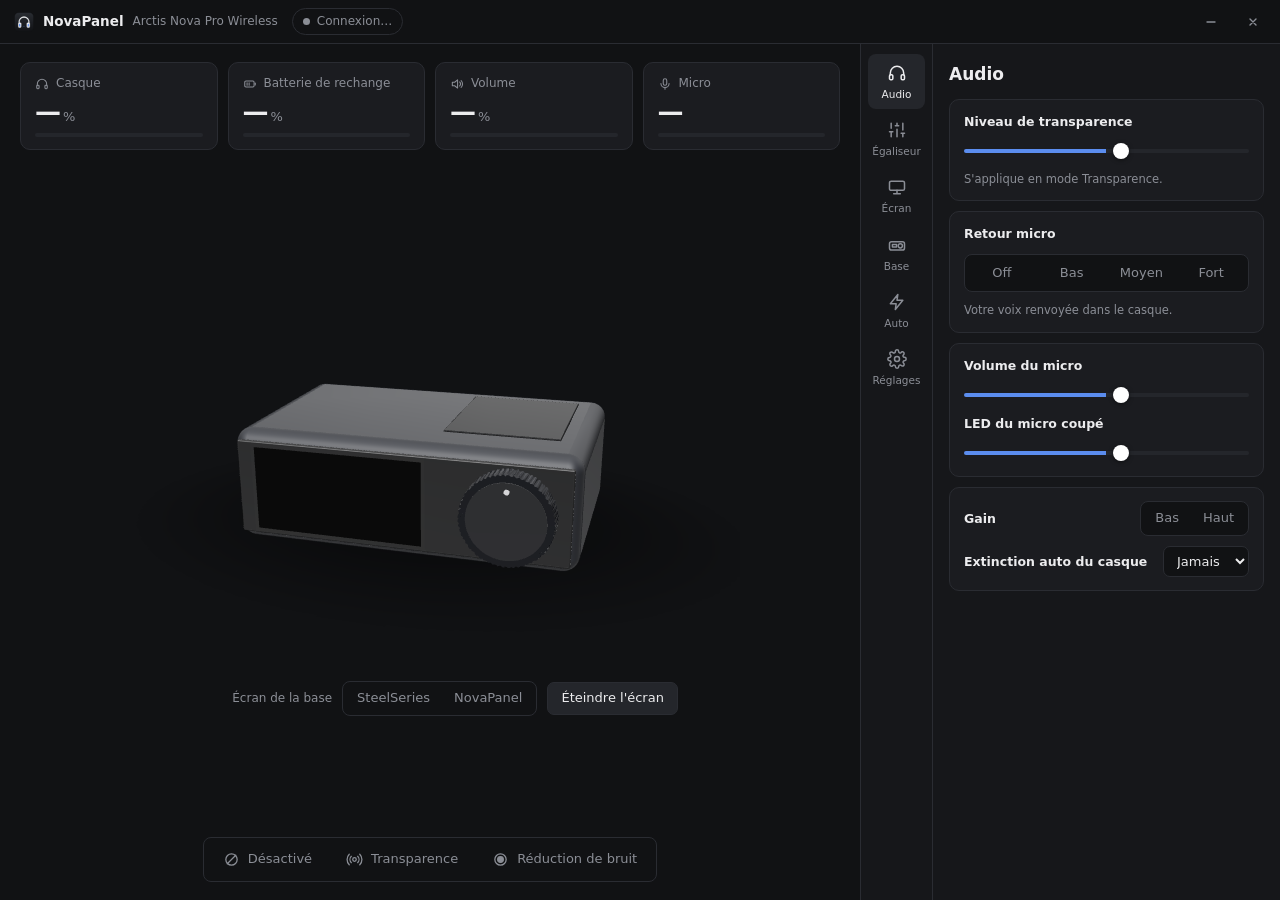
==== novapanel/ui/index.html @ 87b62959 "feat: initial release Lightweight SteelSeries GG replacement for the Arctis Nova Pro Wireless on Win" ====
<!doctype html>
<html lang="fr">
<head>
<meta charset="utf-8">
<title>NovaPanel</title>
<link rel="stylesheet" href="style.css">
<script src="qrc:///qtwebchannel/qwebchannel.js"></script>
<script type="importmap">{ "imports": { "three": "./vendor/three.module.min.js" } }</script>
</head>
<body>
<header id="titlebar">
  <div class="brand"><img src="../assets/icon.png" alt="">NovaPanel<span class="sub">Arctis Nova Pro Wireless</span></div>
  <div id="conn" class="chip"><span class="dot"></span><span class="label">Connexion…</span></div>
  <div class="winbtns">
    <button id="btn-min" title="Réduire"><svg viewBox="0 0 12 12"><path d="M2 6h8"/></svg></button>
    <button id="btn-close" title="Fermer (reste dans la barre des tâches)"><svg viewBox="0 0 12 12"><path d="M3 3l6 6M9 3l-6 6"/></svg></button>
  </div>
</header>

<main>
  <section id="stage">
    <div class="tiles">
      <div class="tile" id="t-headset">
        <div class="tile-head"><svg viewBox="0 0 24 24"><path d="M4 14v-2a8 8 0 0 1 16 0v2"/><rect x="3" y="14" width="4" height="6" rx="1.5"/><rect x="17" y="14" width="4" height="6" rx="1.5"/></svg><span>Casque</span><em class="badge"></em></div>
        <div class="tile-val"><span class="val">—</span><small>%</small></div>
        <div class="meter"><i></i></div>
      </div>
      <div class="tile" id="t-spare">
        <div class="tile-head"><svg viewBox="0 0 24 24"><rect x="3" y="7" width="16" height="10" rx="2"/><path d="M21 10.5v3"/><path d="M7 10v4M10.5 10v4" /></svg><span>Batterie de rechange</span><em class="badge"></em></div>
        <div class="tile-val"><span class="val">—</span><small>%</small></div>
        <div class="meter"><i></i></div>
      </div>
      <div class="tile" id="t-vol">
        <div class="tile-head"><svg viewBox="0 0 24 24"><path d="M4 9h4l5-4v14l-5-4H4z"/><path d="M16.5 8.5a5 5 0 0 1 0 7M19 6a8.5 8.5 0 0 1 0 12"/></svg><span>Volume</span><em class="badge"></em></div>
        <div class="tile-val"><span class="val">—</span><small>%</small></div>
        <div class="meter"><i></i></div>
      </div>
      <div class="tile" id="t-mic">
        <div class="tile-head"><svg viewBox="0 0 24 24"><rect x="9" y="3" width="6" height="11" rx="3"/><path d="M5 11a7 7 0 0 0 14 0M12 18v3"/></svg><span>Micro</span><em class="badge"></em></div>
        <div class="tile-val"><span class="val">—</span></div>
        <div class="meter"><i></i></div>
      </div>
    </div>

    <div class="hero">
      <div id="view"></div>
      <div class="hero-cap">
        <span id="hero-info">Écran de la base</span>
        <div class="seg small" data-cfg="screen_mode"><button data-v="origin">SteelSeries</button><button data-v="custom">NovaPanel</button></div>
        <button class="ghost" id="hero-black">Éteindre l'écran</button>
      </div>
    </div>

    <div class="stage-bottom">
      <div class="seg big-seg" data-set="anc">
        <button data-v="0"><svg viewBox="0 0 24 24"><circle cx="12" cy="12" r="8"/><path d="M6 18L18 6"/></svg>Désactivé</button>
        <button data-v="1"><svg viewBox="0 0 24 24"><circle cx="12" cy="12" r="2.5"/><path d="M7.5 7.5a6.4 6.4 0 0 0 0 9M16.5 7.5a6.4 6.4 0 0 1 0 9M4.6 4.6a10.5 10.5 0 0 0 0 14.8M19.4 4.6a10.5 10.5 0 0 1 0 14.8"/></svg>Transparence</button>
        <button data-v="2"><svg viewBox="0 0 24 24"><circle cx="12" cy="12" r="8"/><circle cx="12" cy="12" r="4" class="fill"/></svg>Réduction de bruit</button>
      </div>
    </div>
  </section>

  <aside id="panel">
    <nav id="tabs">
      <button data-tab="audio" class="active" title="Audio"><svg viewBox="0 0 24 24"><path d="M4 14v-2a8 8 0 0 1 16 0v2"/><rect x="3" y="14" width="4" height="6" rx="1.5"/><rect x="17" y="14" width="4" height="6" rx="1.5"/></svg><span>Audio</span></button>
      <button data-tab="eq" title="Égaliseur"><svg viewBox="0 0 24 24"><path d="M5 20v-6M5 10V4M12 20v-9M12 7V4M19 20v-4M19 12V4M3 14h4M10 7h4M17 16h4"/></svg><span>Égaliseur</span></button>
      <button data-tab="screen" title="Écran"><svg viewBox="0 0 24 24"><rect x="3" y="5" width="18" height="11" rx="2"/><path d="M8 20h8M12 16v4"/></svg><span>Écran</span></button>
      <button data-tab="base" title="Base"><svg viewBox="0 0 24 24"><rect x="3" y="8" width="18" height="10" rx="2.5"/><circle cx="16" cy="13" r="2.5"/><path d="M6.5 11.5h5v3h-5z"/></svg><span>Base</span></button>
      <button data-tab="auto" title="Automatisations"><svg viewBox="0 0 24 24"><path d="M13 3L4 14h7l-1 7 9-11h-7z"/></svg><span>Auto</span></button>
      <button data-tab="settings" title="Réglages"><svg viewBox="0 0 24 24"><circle cx="12" cy="12" r="3"/><path d="M19.4 15a1.7 1.7 0 0 0 .3 1.8l.1.1a2 2 0 1 1-2.8 2.8l-.1-.1a1.7 1.7 0 0 0-1.8-.3 1.7 1.7 0 0 0-1 1.5V21a2 2 0 1 1-4 0v-.1a1.7 1.7 0 0 0-1.1-1.5 1.7 1.7 0 0 0-1.8.3l-.1.1a2 2 0 1 1-2.8-2.8l.1-.1a1.7 1.7 0 0 0 .3-1.8 1.7 1.7 0 0 0-1.5-1H3a2 2 0 1 1 0-4h.1a1.7 1.7 0 0 0 1.5-1.1 1.7 1.7 0 0 0-.3-1.8l-.1-.1a2 2 0 1 1 2.8-2.8l.1.1a1.7 1.7 0 0 0 1.8.3H9a1.7 1.7 0 0 0 1-1.5V3a2 2 0 1 1 4 0v.1a1.7 1.7 0 0 0 1 1.5 1.7 1.7 0 0 0 1.8-.3l.1-.1a2 2 0 1 1 2.8 2.8l-.1.1a1.7 1.7 0 0 0-.3 1.8V9a1.7 1.7 0 0 0 1.5 1H21a2 2 0 1 1 0 4h-.1a1.7 1.7 0 0 0-1.5 1z"/></svg><span>Réglages</span></button>
    </nav>

    <div id="pages">
      <!-- AUDIO -->
      <div class="page active" data-page="audio">
        <h2>Audio</h2>
        <div class="card">
          <div class="row"><label>Niveau de transparence</label><output data-out="transparency"></output></div>
          <input type="range" min="1" max="10" data-set="transparency">
          <p class="note" id="transp-note">S'applique en mode Transparence.</p>
        </div>
        <div class="card">
          <div class="row"><label>Retour micro</label></div>
          <div class="seg" data-set="sidetone"><button data-v="0">Off</button><button data-v="1">Bas</button><button data-v="2">Moyen</button><button data-v="3">Fort</button></div>
          <p class="note">Votre voix renvoyée dans le casque.</p>
        </div>
        <div class="card">
          <div class="row"><label>Volume du micro</label><output data-out="mic_volume"></output></div>
          <input type="range" min="1" max="10" data-set="mic_volume">
          <div class="row"><label>LED du micro coupé</label><output data-out="mic_led"></output></div>
          <input type="range" min="1" max="10" data-set="mic_led">
        </div>
        <div class="card">
          <div class="row"><label>Gain</label>
            <div class="seg small" data-set="gain"><button data-v="1">Bas</button><button data-v="2">Haut</button></div></div>
          <div class="row"><label>Extinction auto du casque</label>
            <select data-set="auto_off"><option value="0">Jamais</option><option value="1">1 min</option><option value="2">5 min</option><option value="3">10 min</option><option value="4">15 min</option><option value="5">30 min</option><option value="6">60 min</option></select></div>
        </div>
      </div>

      <!-- EGALISEUR -->
      <div class="page" data-page="eq">
        <h2>Égaliseur</h2>
        <div class="card eq-card">
          <svg id="eq" viewBox="0 0 400 230"></svg>
          <div class="row"><span class="note" id="eq-hint">Double-clic sur un point&nbsp;: 0&nbsp;dB</span>
            <button class="ghost" id="eq-flat">Remettre à plat</button></div>
        </div>
        <div class="card">
          <label>Préréglages de la base</label>
          <div class="chips" id="eq-base"></div>
          <label>Mes courbes</label>
          <div class="chips" id="eq-user"></div>
          <div class="row gap"><input type="text" id="eq-name" placeholder="Nom de la courbe actuelle"><button class="primary" id="eq-save">Enregistrer</button></div>
        </div>
      </div>

      <!-- ECRAN -->
      <div class="page" data-page="screen">
        <h2>Écran de la base</h2>
        <div class="card">
          <label>Affichage</label>
          <div class="seg" data-cfg="screen_mode"><button data-v="origin">SteelSeries</button><button data-v="custom">NovaPanel</button></div>
          <div id="page-pick">
            <label>Page</label>
            <div class="seg" data-cfg="screen_page"><button data-v="clock">Horloge</button><button data-v="music" id="page-music">Musique</button><button data-v="pc">PC</button><button data-v="rotate">Défilement</button></div>
          </div>
        </div>
        <div class="card">
          <label>Sur l'écran</label>
          <div class="toggle-row"><span>« Micro coupé » tant que le micro est coupé</span><input type="checkbox" class="toggle" data-cfg="oled_mic_muted"></div>
          <div class="toggle-row"><span>Annoncer le mode de réduction de bruit</span><input type="checkbox" class="toggle" data-cfg="oled_toast_anc"></div>
          <div class="toggle-row"><span>Barre de volume (affichage NovaPanel)</span><input type="checkbox" class="toggle" data-cfg="oled_toast_volume"></div>
        </div>
        <div class="card">
          <label>Écran noir</label>
          <div class="row"><span>Après une inactivité de</span><output id="idle-out"></output></div>
          <input type="range" min="0" max="60" step="1" data-cfg="idle_minutes">
          <div class="toggle-row"><span>Quand le PC est verrouillé</span><input type="checkbox" class="toggle" data-cfg="black_on_lock"></div>
          <div class="toggle-row"><span>Quand le PC se met en veille</span><input type="checkbox" class="toggle" data-cfg="black_on_sleep"></div>
          <div class="toggle-row"><span>Quand le PC s'éteint</span><input type="checkbox" class="toggle" data-cfg="black_on_shutdown"></div>
          <button class="wide" id="force-black">Éteindre l'écran maintenant</button>
        </div>
        <div class="card">
          <div class="row"><label>Luminosité</label><output data-out="oled_brightness"></output></div>
          <input type="range" min="1" max="10" data-set="oled_brightness">
          <div class="row"><label>Assombrir après</label>
            <select data-set="oled_dim_timer"><option value="0">Jamais</option><option value="1">1 min</option><option value="2">5 min</option><option value="3">10 min</option><option value="4">15 min</option><option value="5">30 min</option><option value="6">60 min</option></select></div>
          <div class="row"><label>Accueil SteelSeries</label>
            <div class="seg small" data-set="home_screen"><button data-v="0">Détaillé</button><button data-v="1">Simple</button></div></div>
        </div>
      </div>

      <!-- BASE -->
      <div class="page" data-page="base">
        <h2>Base</h2>
        <div class="card">
          <div class="row"><label>Sortie ligne</label>
            <div class="seg small" data-set="line_out"><button data-v="1">Enceintes</button><button data-v="2">Stream</button></div></div>
          <div class="row"><label>Sans fil</label>
            <div class="seg small" data-set="wireless_mode"><button data-v="0">Latence</button><button data-v="1">Portée</button></div></div>
        </div>
        <div class="card">
          <label>Bluetooth</label>
          <div class="row"><span>Activé au démarrage</span>
            <div class="seg small" data-set="bt_power"><button data-v="0">Non</button><button data-v="1">Oui</button></div></div>
          <div class="row"><span>Appel entrant</span>
            <select data-set="bt_call"><option value="0">Ne rien faire</option><option value="1">Baisser le jeu (−12 dB)</option><option value="2">Couper le jeu</option></select></div>
          <div class="row"><span>Téléphone</span><span id="bt-status" class="muted">—</span></div>
        </div>
      </div>

      <!-- AUTOMATISATIONS -->
      <div class="page" data-page="auto">
        <h2>Automatisations</h2>
        <div class="card">
          <label>Égaliseur selon l'application au premier plan</label>
          <div id="rules"></div>
          <div class="row gap"><select id="rule-app"></select><select id="rule-eq"></select><button class="primary" id="rule-add">Ajouter</button></div>
          <p class="note">Quand l'application passe au premier plan, sa courbe s'applique. La précédente revient quand vous la quittez.</p>
        </div>
        <div class="card" id="hk-card">
          <label>Raccourcis clavier globaux</label>
          <div class="row"><span>Changer de mode de réduction de bruit</span><input class="hotkey" data-hk="anc_cycle" readonly></div>
          <div class="row"><span>Écran de la base noir / rallumé</span><input class="hotkey" data-hk="screen_black" readonly></div>
          <div class="row"><span>Page suivante sur l'écran</span><input class="hotkey" data-hk="screen_page" readonly></div>
          <p class="note">Cliquez sur un champ puis appuyez sur la combinaison. Retour arrière pour retirer le raccourci.</p>
        </div>
        <div class="card">
          <label>Bulles sur l'écran du PC</label>
          <div class="toggle-row"><span>Réduction de bruit, égaliseur auto, raccourcis</span><input type="checkbox" class="toggle" data-cfg="osd"></div>
          <div class="toggle-row"><span>Micro coupé / activé</span><input type="checkbox" class="toggle" data-cfg="osd_mic"></div>
        </div>
      </div>

      <!-- REGLAGES -->
      <div class="page" data-page="settings">
        <h2>Réglages</h2>
        <div class="card">
          <div class="toggle-row"><span>Lancer NovaPanel au démarrage</span><input type="checkbox" class="toggle" id="autostart"></div>
          <div class="row"><span>Alerte batterie faible à</span>
            <select data-cfg="low_battery_level"><option value="0">Désactivée</option><option value="1">13 %</option><option value="2">25 %</option><option value="3">38 %</option><option value="4">50 %</option></select></div>
          <div class="toggle-row"><span>Prévenir quand la batterie de rechange est pleine</span><input type="checkbox" class="toggle" data-cfg="notify_spare_full"></div>
        </div>
        <div class="card" id="gg-card">
          <label>SteelSeries GG</label>
          <p class="note" id="gg-status">—</p>
          <button class="wide" id="gg-toggle">—</button>
        </div>
        <div class="card about">
          <div><b>NovaPanel</b> <span class="muted" id="version"></span></div>
          <div class="note">Protocole décodé par ggoled, HeadsetControl et Arctis Sound Manager.</div>
          <div class="note" id="fw"></div>
          <div class="row"><a href="https://github.com/thibautgnt/NovaPanel">GitHub</a><a href="https://github.com/sponsors/thibautgnt">Soutenir le projet</a></div>
        </div>
      </div>
    </div>
  </aside>
</main>
<div id="toast"></div>
<script type="module" src="main.js"></script>
</body>
</html>
---- novapanel/ui/style.css ----
:root {
  --bg: #111214;
  --bg2: #16171a;
  --panel: #1b1c20;
  --panel-hi: #24262b;
  --line: #2a2c32;
  --text: #ececee;
  --muted: #8b8e96;
  --accent: #5b8def;
  --accent-soft: rgba(91, 141, 239, .16);
  --transp: #3fb6a8;
  --danger: #f85149;
  --ok: #3fb950;
  --radius: 10px;
  color-scheme: dark;
}
* { box-sizing: border-box; }
html, body { margin: 0; height: 100%; background: var(--bg); color: var(--text); overflow: hidden;
  font: 13px/1.45 "Segoe UI Variable Text", "Segoe UI", -apple-system, BlinkMacSystemFont, "Inter", system-ui, sans-serif; user-select: none; }
svg { fill: none; stroke: currentColor; stroke-width: 1.8; stroke-linecap: round; stroke-linejoin: round; }
svg .fill { fill: currentColor; }
button { font: inherit; color: inherit; cursor: pointer; }
[hidden] { display: none !important; }

#titlebar { height: 44px; display: flex; align-items: center; gap: 14px; padding: 0 6px 0 14px; border-bottom: 1px solid var(--line); }
.brand { display: flex; align-items: center; gap: 9px; font-weight: 600; font-size: 13.5px; }
.brand img { width: 20px; height: 20px; }
.brand .sub { color: var(--muted); font-weight: 400; font-size: 12px; }
.winbtns { margin-left: auto; display: flex; }
.winbtns button { width: 42px; height: 32px; border: 0; background: none; border-radius: 6px; display: grid; place-items: center; color: var(--muted); }
.winbtns button:hover { background: var(--panel-hi); color: var(--text); }
#btn-close:hover { background: #c42b3c; color: #fff; }
.winbtns svg { width: 12px; height: 12px; stroke-width: 1.4; }

.chip { display: inline-flex; align-items: center; gap: 7px; padding: 4px 10px; border-radius: 999px; border: 1px solid var(--line); color: var(--muted); font-size: 12px; white-space: nowrap; }
.chip .dot { width: 7px; height: 7px; border-radius: 50%; background: var(--muted); }
#conn.ok { color: var(--text); }
#conn.ok .dot { background: var(--ok); }
#conn.off .dot { background: var(--danger); }

main { display: grid; grid-template-columns: 1fr 420px; height: calc(100% - 44px); }

#stage { display: flex; flex-direction: column; gap: 14px; padding: 18px 20px; min-height: 0; overflow: hidden; }
.tiles { display: grid; grid-template-columns: repeat(4, 1fr); gap: 10px; }
.tile { background: var(--panel); border: 1px solid var(--line); border-radius: var(--radius); padding: 12px 14px; display: flex; flex-direction: column; gap: 6px; transition: border-color .2s, opacity .2s; }
.tile-head { display: flex; align-items: center; gap: 7px; color: var(--muted); font-size: 12px; white-space: nowrap; }
.tile-head svg { width: 14px; height: 14px; flex: none; }
.tile-head span { overflow: hidden; text-overflow: ellipsis; }
.tile-head .badge { margin-left: auto; font-style: normal; font-size: 11px; }
.tile-val { font-size: 26px; font-weight: 600; line-height: 1.1; font-variant-numeric: tabular-nums; }
.tile-val small { font-size: 13px; color: var(--muted); margin-left: 2px; font-weight: 500; }
.meter { height: 4px; border-radius: 4px; background: var(--panel-hi); overflow: hidden; }
.meter i { display: block; height: 100%; width: 0; background: var(--text); transition: width .6s ease, background .2s; }
.tile.low .meter i { background: var(--danger); }
.tile.low .tile-val { color: var(--danger); }
.tile.charging .meter i { background: var(--ok); }
.tile.dim { opacity: .45; }
.tile.muted { border-color: rgba(248, 81, 73, .5); }
.tile.muted .tile-val, .tile.muted .tile-head { color: var(--danger); }

.hero { flex: 1; min-height: 0; display: flex; flex-direction: column; align-items: center; justify-content: center; gap: 10px; }
#view { position: relative; width: 100%; max-width: 620px; flex: 1; min-height: 220px; max-height: 400px; cursor: grab; }
#view:active { cursor: grabbing; }
#view canvas.gl { position: absolute; inset: 0; width: 100%; height: 100%; }
#view canvas.flat { position: absolute; left: 50%; top: 50%; transform: translate(-50%, -50%); width: min(100%, 480px); aspect-ratio: 2 / 1; border-radius: 6px; border: 10px solid #0b0c0e; }
.hero-cap { display: flex; align-items: center; gap: 10px; flex-wrap: wrap; justify-content: center; }
#hero-info { color: var(--muted); font-size: 12px; min-width: 150px; text-align: right; }
button.ghost.on { border-color: rgba(248, 81, 73, .55); color: var(--danger); }

.stage-bottom { display: flex; justify-content: center; }

.seg { display: inline-flex; padding: 3px; gap: 2px; border-radius: 8px; background: var(--bg); border: 1px solid var(--line); }
.seg button { border: 0; background: none; padding: 6px 13px; border-radius: 6px; color: var(--muted); transition: background .15s, color .15s; }
.seg button:hover { color: var(--text); }
.seg button.on { color: var(--text); background: var(--panel-hi); box-shadow: inset 0 0 0 1px #34363d; }
.seg.small button { padding: 4px 11px; }
.card .seg:not(.small) { display: flex; }
.card .seg:not(.small) button { flex: 1; padding: 6px 4px; }
.big-seg button { display: flex; align-items: center; gap: 8px; padding: 9px 16px; font-weight: 500; }
.big-seg svg { width: 17px; height: 17px; }
.big-seg button.on[data-v="1"] { color: var(--transp); }
.big-seg button.on[data-v="2"] { color: var(--accent); }

#panel { display: grid; grid-template-columns: 72px 1fr; border-left: 1px solid var(--line); background: var(--bg2); min-height: 0; }
#tabs { display: flex; flex-direction: column; gap: 2px; padding: 10px 7px; border-right: 1px solid var(--line); }
#tabs button { border: 0; background: none; display: flex; flex-direction: column; align-items: center; gap: 4px; padding: 9px 0 7px; border-radius: 8px; color: var(--muted); font-size: 10.5px; transition: color .15s, background .15s; }
#tabs button svg { width: 20px; height: 20px; }
#tabs button:hover { color: var(--text); }
#tabs button.active { color: var(--text); background: var(--panel-hi); }
#pages { overflow-y: auto; padding: 16px 16px 28px; min-height: 0; }
#pages::-webkit-scrollbar { width: 8px; }
#pages::-webkit-scrollbar-thumb { background: var(--line); border-radius: 8px; }
.page { display: none; }
.page.active { display: block; }
h2 { margin: 2px 0 12px; font-size: 17px; font-weight: 600; }
.card { background: var(--panel); border: 1px solid var(--line); border-radius: var(--radius); padding: 13px 14px; margin-bottom: 10px; display: flex; flex-direction: column; gap: 10px; }
.card > label, .card label { font-weight: 600; font-size: 12.5px; }
.row { display: flex; align-items: center; justify-content: space-between; gap: 10px; }
.row.gap > *:first-child { flex: 1; }
.note { color: var(--muted); font-size: 11.5px; margin: 0; }
.muted { color: var(--muted); }
output { font-variant-numeric: tabular-nums; color: var(--muted); font-weight: 600; min-width: 26px; text-align: right; }

input[type=range] { -webkit-appearance: none; width: 100%; height: 20px; background: transparent; margin: 0; }
input[type=range]::-webkit-slider-runnable-track { height: 4px; border-radius: 4px;
  background: linear-gradient(90deg, var(--accent) var(--p, 50%), var(--panel-hi) var(--p, 50%)); }
input[type=range]::-webkit-slider-thumb { -webkit-appearance: none; width: 16px; height: 16px; border-radius: 50%; margin-top: -6px; background: #fff; box-shadow: 0 1px 4px rgba(0, 0, 0, .5); }
input[type=range]:disabled { opacity: .4; }

select, input[type=text], input.hotkey { background: var(--bg); color: var(--text); border: 1px solid var(--line); border-radius: 7px; padding: 6px 9px; font: inherit; outline: none; min-width: 0; }
select:focus, input[type=text]:focus, input.hotkey:focus { border-color: var(--accent); }
select option { background: var(--panel); }
input.hotkey { width: 150px; text-align: center; cursor: pointer; }

.toggle-row { display: flex; align-items: center; justify-content: space-between; gap: 12px; }
.toggle { -webkit-appearance: none; appearance: none; width: 36px; height: 20px; border-radius: 20px; background: var(--panel-hi); position: relative; cursor: pointer; flex: none; transition: background .2s; margin: 0; }
.toggle::after { content: ""; position: absolute; top: 3px; left: 3px; width: 14px; height: 14px; border-radius: 50%; background: #fff; transition: transform .2s; }
.toggle:checked { background: var(--accent); }
.toggle:checked::after { transform: translateX(16px); }

button.primary, button.ghost, button.wide { border: 1px solid var(--line); border-radius: 7px; padding: 6px 13px; white-space: nowrap; background: var(--panel-hi); transition: background .15s, border-color .15s; }
button.primary { background: var(--accent); border-color: var(--accent); color: #fff; font-weight: 600; }
button.primary:hover { filter: brightness(1.08); }
button.ghost:hover, button.wide:hover { background: #2c2e34; }
button.wide { width: 100%; padding: 9px; }
button.wide.on { border-color: rgba(248, 81, 73, .55); color: var(--danger); }

.eq-card { padding: 10px 10px 12px; }
#eq { width: 100%; height: auto; display: block; touch-action: none; }
#eq .grid { stroke: rgba(255, 255, 255, .05); stroke-width: 1; }
#eq .zero { stroke: rgba(255, 255, 255, .16); stroke-dasharray: 3 4; }
#eq .curve { stroke: var(--accent); stroke-width: 2.2; }
#eq .area { fill: var(--accent-soft); stroke: none; }
#eq .knob { fill: var(--bg); stroke: var(--accent); stroke-width: 2.5; cursor: ns-resize; }
#eq .knob:hover, #eq .knob.drag { fill: var(--accent); }
#eq text { fill: var(--muted); stroke: none; font-size: 10px; text-anchor: middle; }
#eq text.val { fill: var(--text); font-weight: 600; }
.chips { display: flex; flex-wrap: wrap; gap: 6px; }
.chips button { border: 1px solid var(--line); background: var(--bg); border-radius: 999px; padding: 4px 11px; color: var(--muted); display: inline-flex; gap: 6px; align-items: center; }
.chips button:hover { color: var(--text); }
.chips button.on { color: var(--text); border-color: var(--accent); background: var(--accent-soft); }
.chips button .x { opacity: .5; font-size: 14px; line-height: 1; }
.chips button .x:hover { opacity: 1; color: var(--danger); }
.chips .empty { color: var(--muted); font-size: 11.5px; }

#rules { display: flex; flex-direction: column; gap: 6px; }
.rule { display: flex; align-items: center; gap: 8px; padding: 7px 10px; border-radius: 7px; background: var(--bg); border: 1px solid var(--line); }
.rule .exe { flex: 1; font-weight: 500; overflow: hidden; text-overflow: ellipsis; }
.rule .arrow { color: var(--muted); }
.rule .del { border: 0; background: none; color: var(--muted); font-size: 16px; padding: 0 4px; }
.rule .del:hover { color: var(--danger); }
#rule-app, #rule-eq { width: 0; flex: 1; }

.about { font-size: 12px; }
.about a { color: var(--accent); text-decoration: none; }

#toast { position: fixed; left: 50%; bottom: 20px; transform: translate(-50%, 12px); opacity: 0; pointer-events: none;
  background: var(--panel-hi); border: 1px solid var(--line); padding: 8px 14px; border-radius: 8px; transition: opacity .2s, transform .2s; box-shadow: 0 8px 24px rgba(0, 0, 0, .4); }
#toast.show { opacity: 1; transform: translate(-50%, 0); }
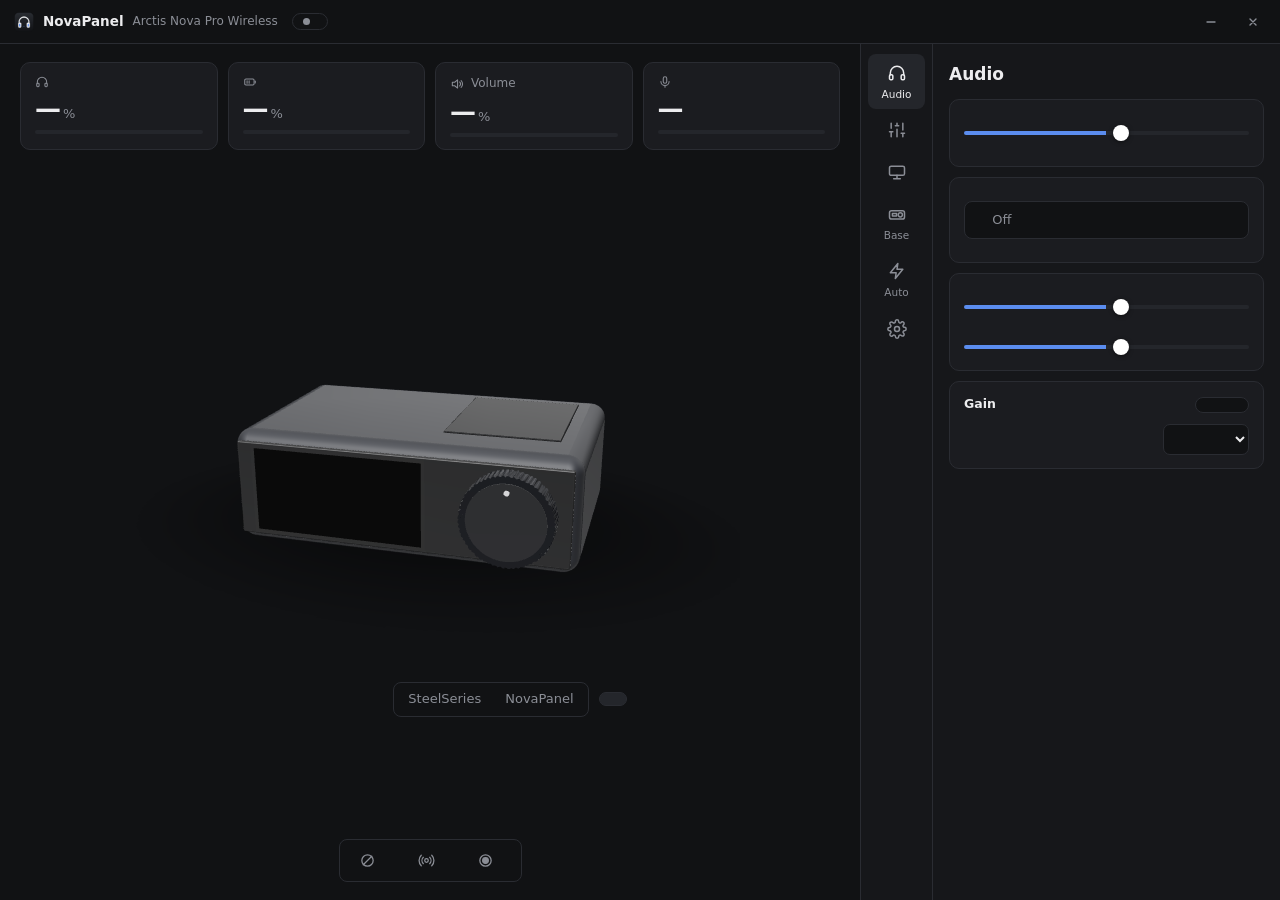
==== commit c63f2c0c: "feat: notify about new versions and start at login on first run Checks the latest GitHub release at " ====
--- a/novapanel/ui/index.html
+++ b/novapanel/ui/index.html
@@ -1,5 +1,5 @@
 <!doctype html>
-<html lang="fr">
+<html lang="en">
 <head>
 <meta charset="utf-8">
 <title>NovaPanel</title>
@@ -10,10 +10,10 @@
 <body>
 <header id="titlebar">
   <div class="brand"><img src="../assets/icon.png" alt="">NovaPanel<span class="sub">Arctis Nova Pro Wireless</span></div>
-  <div id="conn" class="chip"><span class="dot"></span><span class="label">Connexion…</span></div>
+  <div id="conn" class="chip"><span class="dot"></span><span class="label" data-i18n="connecting"></span></div>
   <div class="winbtns">
-    <button id="btn-min" title="Réduire"><svg viewBox="0 0 12 12"><path d="M2 6h8"/></svg></button>
-    <button id="btn-close" title="Fermer (reste dans la barre des tâches)"><svg viewBox="0 0 12 12"><path d="M3 3l6 6M9 3l-6 6"/></svg></button>
+    <button id="btn-min" data-i18n-title="min"><svg viewBox="0 0 12 12"><path d="M2 6h8"/></svg></button>
+    <button id="btn-close" data-i18n-title="close"><svg viewBox="0 0 12 12"><path d="M3 3l6 6M9 3l-6 6"/></svg></button>
   </div>
 </header>
 
@@ -21,12 +21,12 @@
   <section id="stage">
     <div class="tiles">
       <div class="tile" id="t-headset">
-        <div class="tile-head"><svg viewBox="0 0 24 24"><path d="M4 14v-2a8 8 0 0 1 16 0v2"/><rect x="3" y="14" width="4" height="6" rx="1.5"/><rect x="17" y="14" width="4" height="6" rx="1.5"/></svg><span>Casque</span><em class="badge"></em></div>
+        <div class="tile-head"><svg viewBox="0 0 24 24"><path d="M4 14v-2a8 8 0 0 1 16 0v2"/><rect x="3" y="14" width="4" height="6" rx="1.5"/><rect x="17" y="14" width="4" height="6" rx="1.5"/></svg><span data-i18n="headset"></span><em class="badge"></em></div>
         <div class="tile-val"><span class="val">—</span><small>%</small></div>
         <div class="meter"><i></i></div>
       </div>
       <div class="tile" id="t-spare">
-        <div class="tile-head"><svg viewBox="0 0 24 24"><rect x="3" y="7" width="16" height="10" rx="2"/><path d="M21 10.5v3"/><path d="M7 10v4M10.5 10v4" /></svg><span>Batterie de rechange</span><em class="badge"></em></div>
+        <div class="tile-head"><svg viewBox="0 0 24 24"><rect x="3" y="7" width="16" height="10" rx="2"/><path d="M21 10.5v3"/><path d="M7 10v4M10.5 10v4" /></svg><span data-i18n="spare"></span><em class="badge"></em></div>
         <div class="tile-val"><span class="val">—</span><small>%</small></div>
         <div class="meter"><i></i></div>
       </div>
@@ -36,7 +36,7 @@
         <div class="meter"><i></i></div>
       </div>
       <div class="tile" id="t-mic">
-        <div class="tile-head"><svg viewBox="0 0 24 24"><rect x="9" y="3" width="6" height="11" rx="3"/><path d="M5 11a7 7 0 0 0 14 0M12 18v3"/></svg><span>Micro</span><em class="badge"></em></div>
+        <div class="tile-head"><svg viewBox="0 0 24 24"><rect x="9" y="3" width="6" height="11" rx="3"/><path d="M5 11a7 7 0 0 0 14 0M12 18v3"/></svg><span data-i18n="mic"></span><em class="badge"></em></div>
         <div class="tile-val"><span class="val">—</span></div>
         <div class="meter"><i></i></div>
       </div>
@@ -45,17 +45,17 @@
     <div class="hero">
       <div id="view"></div>
       <div class="hero-cap">
-        <span id="hero-info">Écran de la base</span>
+        <span id="hero-info"></span>
         <div class="seg small" data-cfg="screen_mode"><button data-v="origin">SteelSeries</button><button data-v="custom">NovaPanel</button></div>
-        <button class="ghost" id="hero-black">Éteindre l'écran</button>
+        <button class="ghost" id="hero-black"></button>
       </div>
     </div>
 
     <div class="stage-bottom">
       <div class="seg big-seg" data-set="anc">
-        <button data-v="0"><svg viewBox="0 0 24 24"><circle cx="12" cy="12" r="8"/><path d="M6 18L18 6"/></svg>Désactivé</button>
-        <button data-v="1"><svg viewBox="0 0 24 24"><circle cx="12" cy="12" r="2.5"/><path d="M7.5 7.5a6.4 6.4 0 0 0 0 9M16.5 7.5a6.4 6.4 0 0 1 0 9M4.6 4.6a10.5 10.5 0 0 0 0 14.8M19.4 4.6a10.5 10.5 0 0 1 0 14.8"/></svg>Transparence</button>
-        <button data-v="2"><svg viewBox="0 0 24 24"><circle cx="12" cy="12" r="8"/><circle cx="12" cy="12" r="4" class="fill"/></svg>Réduction de bruit</button>
+        <button data-v="0"><svg viewBox="0 0 24 24"><circle cx="12" cy="12" r="8"/><path d="M6 18L18 6"/></svg><span data-i18n="anc_off"></span></button>
+        <button data-v="1"><svg viewBox="0 0 24 24"><circle cx="12" cy="12" r="2.5"/><path d="M7.5 7.5a6.4 6.4 0 0 0 0 9M16.5 7.5a6.4 6.4 0 0 1 0 9M4.6 4.6a10.5 10.5 0 0 0 0 14.8M19.4 4.6a10.5 10.5 0 0 1 0 14.8"/></svg><span data-i18n="anc_transp"></span></button>
+        <button data-v="2"><svg viewBox="0 0 24 24"><circle cx="12" cy="12" r="8"/><circle cx="12" cy="12" r="4" class="fill"/></svg><span data-i18n="anc_nc"></span></button>
       </div>
     </div>
   </section>
@@ -63,11 +63,11 @@
   <aside id="panel">
     <nav id="tabs">
       <button data-tab="audio" class="active" title="Audio"><svg viewBox="0 0 24 24"><path d="M4 14v-2a8 8 0 0 1 16 0v2"/><rect x="3" y="14" width="4" height="6" rx="1.5"/><rect x="17" y="14" width="4" height="6" rx="1.5"/></svg><span>Audio</span></button>
-      <button data-tab="eq" title="Égaliseur"><svg viewBox="0 0 24 24"><path d="M5 20v-6M5 10V4M12 20v-9M12 7V4M19 20v-4M19 12V4M3 14h4M10 7h4M17 16h4"/></svg><span>Égaliseur</span></button>
-      <button data-tab="screen" title="Écran"><svg viewBox="0 0 24 24"><rect x="3" y="5" width="18" height="11" rx="2"/><path d="M8 20h8M12 16v4"/></svg><span>Écran</span></button>
+      <button data-tab="eq" data-i18n-title="eq"><svg viewBox="0 0 24 24"><path d="M5 20v-6M5 10V4M12 20v-9M12 7V4M19 20v-4M19 12V4M3 14h4M10 7h4M17 16h4"/></svg><span data-i18n="eq"></span></button>
+      <button data-tab="screen" data-i18n-title="screen"><svg viewBox="0 0 24 24"><rect x="3" y="5" width="18" height="11" rx="2"/><path d="M8 20h8M12 16v4"/></svg><span data-i18n="screen"></span></button>
       <button data-tab="base" title="Base"><svg viewBox="0 0 24 24"><rect x="3" y="8" width="18" height="10" rx="2.5"/><circle cx="16" cy="13" r="2.5"/><path d="M6.5 11.5h5v3h-5z"/></svg><span>Base</span></button>
-      <button data-tab="auto" title="Automatisations"><svg viewBox="0 0 24 24"><path d="M13 3L4 14h7l-1 7 9-11h-7z"/></svg><span>Auto</span></button>
-      <button data-tab="settings" title="Réglages"><svg viewBox="0 0 24 24"><circle cx="12" cy="12" r="3"/><path d="M19.4 15a1.7 1.7 0 0 0 .3 1.8l.1.1a2 2 0 1 1-2.8 2.8l-.1-.1a1.7 1.7 0 0 0-1.8-.3 1.7 1.7 0 0 0-1 1.5V21a2 2 0 1 1-4 0v-.1a1.7 1.7 0 0 0-1.1-1.5 1.7 1.7 0 0 0-1.8.3l-.1.1a2 2 0 1 1-2.8-2.8l.1-.1a1.7 1.7 0 0 0 .3-1.8 1.7 1.7 0 0 0-1.5-1H3a2 2 0 1 1 0-4h.1a1.7 1.7 0 0 0 1.5-1.1 1.7 1.7 0 0 0-.3-1.8l-.1-.1a2 2 0 1 1 2.8-2.8l.1.1a1.7 1.7 0 0 0 1.8.3H9a1.7 1.7 0 0 0 1-1.5V3a2 2 0 1 1 4 0v.1a1.7 1.7 0 0 0 1 1.5 1.7 1.7 0 0 0 1.8-.3l.1-.1a2 2 0 1 1 2.8 2.8l-.1.1a1.7 1.7 0 0 0-.3 1.8V9a1.7 1.7 0 0 0 1.5 1H21a2 2 0 1 1 0 4h-.1a1.7 1.7 0 0 0-1.5 1z"/></svg><span>Réglages</span></button>
+      <button data-tab="auto" data-i18n-title="auto"><svg viewBox="0 0 24 24"><path d="M13 3L4 14h7l-1 7 9-11h-7z"/></svg><span>Auto</span></button>
+      <button data-tab="settings" data-i18n-title="settings"><svg viewBox="0 0 24 24"><circle cx="12" cy="12" r="3"/><path d="M19.4 15a1.7 1.7 0 0 0 .3 1.8l.1.1a2 2 0 1 1-2.8 2.8l-.1-.1a1.7 1.7 0 0 0-1.8-.3 1.7 1.7 0 0 0-1 1.5V21a2 2 0 1 1-4 0v-.1a1.7 1.7 0 0 0-1.1-1.5 1.7 1.7 0 0 0-1.8.3l-.1.1a2 2 0 1 1-2.8-2.8l.1-.1a1.7 1.7 0 0 0 .3-1.8 1.7 1.7 0 0 0-1.5-1H3a2 2 0 1 1 0-4h.1a1.7 1.7 0 0 0 1.5-1.1 1.7 1.7 0 0 0-.3-1.8l-.1-.1a2 2 0 1 1 2.8-2.8l.1.1a1.7 1.7 0 0 0 1.8.3H9a1.7 1.7 0 0 0 1-1.5V3a2 2 0 1 1 4 0v.1a1.7 1.7 0 0 0 1 1.5 1.7 1.7 0 0 0 1.8-.3l.1-.1a2 2 0 1 1 2.8 2.8l-.1.1a1.7 1.7 0 0 0-.3 1.8V9a1.7 1.7 0 0 0 1.5 1H21a2 2 0 1 1 0 4h-.1a1.7 1.7 0 0 0-1.5 1z"/></svg><span data-i18n="settings"></span></button>
     </nav>
 
     <div id="pages">
@@ -75,79 +75,79 @@
       <div class="page active" data-page="audio">
         <h2>Audio</h2>
         <div class="card">
-          <div class="row"><label>Niveau de transparence</label><output data-out="transparency"></output></div>
+          <div class="row"><label data-i18n="transp_level"></label><output data-out="transparency"></output></div>
           <input type="range" min="1" max="10" data-set="transparency">
-          <p class="note" id="transp-note">S'applique en mode Transparence.</p>
-        </div>
-        <div class="card">
-          <div class="row"><label>Retour micro</label></div>
-          <div class="seg" data-set="sidetone"><button data-v="0">Off</button><button data-v="1">Bas</button><button data-v="2">Moyen</button><button data-v="3">Fort</button></div>
-          <p class="note">Votre voix renvoyée dans le casque.</p>
-        </div>
-        <div class="card">
-          <div class="row"><label>Volume du micro</label><output data-out="mic_volume"></output></div>
+          <p class="note" id="transp-note"></p>
+        </div>
+        <div class="card">
+          <div class="row"><label data-i18n="sidetone"></label></div>
+          <div class="seg" data-set="sidetone"><button data-v="0">Off</button><button data-v="1" data-i18n="low"></button><button data-v="2" data-i18n="medium"></button><button data-v="3" data-i18n="high"></button></div>
+          <p class="note" data-i18n="sidetone_note"></p>
+        </div>
+        <div class="card">
+          <div class="row"><label data-i18n="mic_volume"></label><output data-out="mic_volume"></output></div>
           <input type="range" min="1" max="10" data-set="mic_volume">
-          <div class="row"><label>LED du micro coupé</label><output data-out="mic_led"></output></div>
+          <div class="row"><label data-i18n="mic_led"></label><output data-out="mic_led"></output></div>
           <input type="range" min="1" max="10" data-set="mic_led">
         </div>
         <div class="card">
           <div class="row"><label>Gain</label>
-            <div class="seg small" data-set="gain"><button data-v="1">Bas</button><button data-v="2">Haut</button></div></div>
-          <div class="row"><label>Extinction auto du casque</label>
-            <select data-set="auto_off"><option value="0">Jamais</option><option value="1">1 min</option><option value="2">5 min</option><option value="3">10 min</option><option value="4">15 min</option><option value="5">30 min</option><option value="6">60 min</option></select></div>
+            <div class="seg small" data-set="gain"><button data-v="1" data-i18n="low"></button><button data-v="2" data-i18n="gain_high"></button></div></div>
+          <div class="row"><label data-i18n="auto_off"></label>
+            <select data-set="auto_off"><option value="0" data-i18n="never"></option><option value="1">1 min</option><option value="2">5 min</option><option value="3">10 min</option><option value="4">15 min</option><option value="5">30 min</option><option value="6">60 min</option></select></div>
         </div>
       </div>
 
       <!-- EGALISEUR -->
       <div class="page" data-page="eq">
-        <h2>Égaliseur</h2>
+        <h2 data-i18n="eq"></h2>
         <div class="card eq-card">
           <svg id="eq" viewBox="0 0 400 230"></svg>
-          <div class="row"><span class="note" id="eq-hint">Double-clic sur un point&nbsp;: 0&nbsp;dB</span>
-            <button class="ghost" id="eq-flat">Remettre à plat</button></div>
-        </div>
-        <div class="card">
-          <label>Préréglages de la base</label>
+          <div class="row"><span class="note" id="eq-hint" data-i18n="eq_hint"></span>
+            <button class="ghost" id="eq-flat" data-i18n="eq_flat"></button></div>
+        </div>
+        <div class="card">
+          <label data-i18n="eq_base"></label>
           <div class="chips" id="eq-base"></div>
-          <label>Mes courbes</label>
+          <label data-i18n="eq_mine"></label>
           <div class="chips" id="eq-user"></div>
-          <div class="row gap"><input type="text" id="eq-name" placeholder="Nom de la courbe actuelle"><button class="primary" id="eq-save">Enregistrer</button></div>
+          <div class="row gap"><input type="text" id="eq-name" data-i18n-placeholder="eq_name"><button class="primary" id="eq-save" data-i18n="save"></button></div>
         </div>
       </div>
 
       <!-- ECRAN -->
       <div class="page" data-page="screen">
-        <h2>Écran de la base</h2>
-        <div class="card">
-          <label>Affichage</label>
+        <h2 data-i18n="screen_title"></h2>
+        <div class="card">
+          <label data-i18n="display"></label>
           <div class="seg" data-cfg="screen_mode"><button data-v="origin">SteelSeries</button><button data-v="custom">NovaPanel</button></div>
           <div id="page-pick">
             <label>Page</label>
-            <div class="seg" data-cfg="screen_page"><button data-v="clock">Horloge</button><button data-v="music" id="page-music">Musique</button><button data-v="pc">PC</button><button data-v="rotate">Défilement</button></div>
+            <div class="seg" data-cfg="screen_page"><button data-v="clock" data-i18n="page_clock"></button><button data-v="music" id="page-music" data-i18n="page_music"></button><button data-v="pc">PC</button><button data-v="rotate" data-i18n="page_rotate"></button></div>
           </div>
         </div>
         <div class="card">
-          <label>Sur l'écran</label>
-          <div class="toggle-row"><span>« Micro coupé » tant que le micro est coupé</span><input type="checkbox" class="toggle" data-cfg="oled_mic_muted"></div>
-          <div class="toggle-row"><span>Annoncer le mode de réduction de bruit</span><input type="checkbox" class="toggle" data-cfg="oled_toast_anc"></div>
-          <div class="toggle-row"><span>Barre de volume (affichage NovaPanel)</span><input type="checkbox" class="toggle" data-cfg="oled_toast_volume"></div>
-        </div>
-        <div class="card">
-          <label>Écran noir</label>
-          <div class="row"><span>Après une inactivité de</span><output id="idle-out"></output></div>
+          <label data-i18n="on_screen"></label>
+          <div class="toggle-row"><span data-i18n="toggle_mic"></span><input type="checkbox" class="toggle" data-cfg="oled_mic_muted"></div>
+          <div class="toggle-row"><span data-i18n="toggle_anc"></span><input type="checkbox" class="toggle" data-cfg="oled_toast_anc"></div>
+          <div class="toggle-row"><span data-i18n="toggle_volume"></span><input type="checkbox" class="toggle" data-cfg="oled_toast_volume"></div>
+        </div>
+        <div class="card">
+          <label data-i18n="black"></label>
+          <div class="row"><span data-i18n="idle_after"></span><output id="idle-out"></output></div>
           <input type="range" min="0" max="60" step="1" data-cfg="idle_minutes">
-          <div class="toggle-row"><span>Quand le PC est verrouillé</span><input type="checkbox" class="toggle" data-cfg="black_on_lock"></div>
-          <div class="toggle-row"><span>Quand le PC se met en veille</span><input type="checkbox" class="toggle" data-cfg="black_on_sleep"></div>
-          <div class="toggle-row"><span>Quand le PC s'éteint</span><input type="checkbox" class="toggle" data-cfg="black_on_shutdown"></div>
-          <button class="wide" id="force-black">Éteindre l'écran maintenant</button>
-        </div>
-        <div class="card">
-          <div class="row"><label>Luminosité</label><output data-out="oled_brightness"></output></div>
+          <div class="toggle-row"><span data-i18n="lock"></span><input type="checkbox" class="toggle" data-cfg="black_on_lock"></div>
+          <div class="toggle-row"><span data-i18n="sleep"></span><input type="checkbox" class="toggle" data-cfg="black_on_sleep"></div>
+          <div class="toggle-row"><span data-i18n="shutdown"></span><input type="checkbox" class="toggle" data-cfg="black_on_shutdown"></div>
+          <button class="wide" id="force-black"></button>
+        </div>
+        <div class="card">
+          <div class="row"><label data-i18n="brightness"></label><output data-out="oled_brightness"></output></div>
           <input type="range" min="1" max="10" data-set="oled_brightness">
-          <div class="row"><label>Assombrir après</label>
-            <select data-set="oled_dim_timer"><option value="0">Jamais</option><option value="1">1 min</option><option value="2">5 min</option><option value="3">10 min</option><option value="4">15 min</option><option value="5">30 min</option><option value="6">60 min</option></select></div>
-          <div class="row"><label>Accueil SteelSeries</label>
-            <div class="seg small" data-set="home_screen"><button data-v="0">Détaillé</button><button data-v="1">Simple</button></div></div>
+          <div class="row"><label data-i18n="dim_after"></label>
+            <select data-set="oled_dim_timer"><option value="0" data-i18n="never"></option><option value="1">1 min</option><option value="2">5 min</option><option value="3">10 min</option><option value="4">15 min</option><option value="5">30 min</option><option value="6">60 min</option></select></div>
+          <div class="row"><label data-i18n="home"></label>
+            <div class="seg small" data-set="home_screen"><button data-v="0" data-i18n="detailed"></button><button data-v="1">Simple</button></div></div>
         </div>
       </div>
 
@@ -155,52 +155,55 @@
       <div class="page" data-page="base">
         <h2>Base</h2>
         <div class="card">
-          <div class="row"><label>Sortie ligne</label>
-            <div class="seg small" data-set="line_out"><button data-v="1">Enceintes</button><button data-v="2">Stream</button></div></div>
-          <div class="row"><label>Sans fil</label>
-            <div class="seg small" data-set="wireless_mode"><button data-v="0">Latence</button><button data-v="1">Portée</button></div></div>
+          <div class="row"><label data-i18n="line_out"></label>
+            <div class="seg small" data-set="line_out"><button data-v="1" data-i18n="speakers"></button><button data-v="2">Stream</button></div></div>
+          <div class="row"><label data-i18n="wireless"></label>
+            <div class="seg small" data-set="wireless_mode"><button data-v="0" data-i18n="latency"></button><button data-v="1" data-i18n="range"></button></div></div>
         </div>
         <div class="card">
           <label>Bluetooth</label>
-          <div class="row"><span>Activé au démarrage</span>
-            <div class="seg small" data-set="bt_power"><button data-v="0">Non</button><button data-v="1">Oui</button></div></div>
-          <div class="row"><span>Appel entrant</span>
-            <select data-set="bt_call"><option value="0">Ne rien faire</option><option value="1">Baisser le jeu (−12 dB)</option><option value="2">Couper le jeu</option></select></div>
-          <div class="row"><span>Téléphone</span><span id="bt-status" class="muted">—</span></div>
+          <div class="row"><span data-i18n="bt_power"></span>
+            <div class="seg small" data-set="bt_power"><button data-v="0" data-i18n="no"></button><button data-v="1" data-i18n="yes"></button></div></div>
+          <div class="row"><span data-i18n="bt_call"></span>
+            <select data-set="bt_call"><option value="0" data-i18n="call_nothing"></option><option value="1" data-i18n="call_lower"></option><option value="2" data-i18n="call_mute"></option></select></div>
+          <div class="row"><span data-i18n="phone"></span><span id="bt-status" class="muted">—</span></div>
         </div>
       </div>
 
       <!-- AUTOMATISATIONS -->
       <div class="page" data-page="auto">
-        <h2>Automatisations</h2>
-        <div class="card">
-          <label>Égaliseur selon l'application au premier plan</label>
+        <h2 data-i18n="auto"></h2>
+        <div class="card">
+          <label data-i18n="rules_title"></label>
           <div id="rules"></div>
-          <div class="row gap"><select id="rule-app"></select><select id="rule-eq"></select><button class="primary" id="rule-add">Ajouter</button></div>
-          <p class="note">Quand l'application passe au premier plan, sa courbe s'applique. La précédente revient quand vous la quittez.</p>
+          <div class="row gap"><select id="rule-app"></select><select id="rule-eq"></select><button class="primary" id="rule-add" data-i18n="add"></button></div>
+          <p class="note" data-i18n="rules_note"></p>
         </div>
         <div class="card" id="hk-card">
-          <label>Raccourcis clavier globaux</label>
-          <div class="row"><span>Changer de mode de réduction de bruit</span><input class="hotkey" data-hk="anc_cycle" readonly></div>
-          <div class="row"><span>Écran de la base noir / rallumé</span><input class="hotkey" data-hk="screen_black" readonly></div>
-          <div class="row"><span>Page suivante sur l'écran</span><input class="hotkey" data-hk="screen_page" readonly></div>
-          <p class="note">Cliquez sur un champ puis appuyez sur la combinaison. Retour arrière pour retirer le raccourci.</p>
-        </div>
-        <div class="card">
-          <label>Bulles sur l'écran du PC</label>
-          <div class="toggle-row"><span>Réduction de bruit, égaliseur auto, raccourcis</span><input type="checkbox" class="toggle" data-cfg="osd"></div>
-          <div class="toggle-row"><span>Micro coupé / activé</span><input type="checkbox" class="toggle" data-cfg="osd_mic"></div>
+          <label data-i18n="hotkeys"></label>
+          <div class="row"><span data-i18n="hk_anc"></span><input class="hotkey" data-hk="anc_cycle" readonly></div>
+          <div class="row"><span data-i18n="hk_black"></span><input class="hotkey" data-hk="screen_black" readonly></div>
+          <div class="row"><span data-i18n="hk_page"></span><input class="hotkey" data-hk="screen_page" readonly></div>
+          <p class="note" data-i18n="hk_note"></p>
+        </div>
+        <div class="card">
+          <label data-i18n="osd_title"></label>
+          <div class="toggle-row"><span data-i18n="osd_main"></span><input type="checkbox" class="toggle" data-cfg="osd"></div>
+          <div class="toggle-row"><span data-i18n="osd_mic"></span><input type="checkbox" class="toggle" data-cfg="osd_mic"></div>
         </div>
       </div>
 
       <!-- REGLAGES -->
       <div class="page" data-page="settings">
-        <h2>Réglages</h2>
-        <div class="card">
-          <div class="toggle-row"><span>Lancer NovaPanel au démarrage</span><input type="checkbox" class="toggle" id="autostart"></div>
-          <div class="row"><span>Alerte batterie faible à</span>
-            <select data-cfg="low_battery_level"><option value="0">Désactivée</option><option value="1">13 %</option><option value="2">25 %</option><option value="3">38 %</option><option value="4">50 %</option></select></div>
-          <div class="toggle-row"><span>Prévenir quand la batterie de rechange est pleine</span><input type="checkbox" class="toggle" data-cfg="notify_spare_full"></div>
+        <h2 data-i18n="settings"></h2>
+        <div class="card">
+          <div class="toggle-row"><span data-i18n="autostart"></span><input type="checkbox" class="toggle" id="autostart"></div>
+          <div class="toggle-row"><span data-i18n="check_updates"></span><input type="checkbox" class="toggle" data-cfg="check_updates"></div>
+          <div class="row"><span data-i18n="low_battery"></span>
+            <select data-cfg="low_battery_level"><option value="0" data-i18n="disabled"></option><option value="1">13 %</option><option value="2">25 %</option><option value="3">38 %</option><option value="4">50 %</option></select></div>
+          <div class="toggle-row"><span data-i18n="spare_full"></span><input type="checkbox" class="toggle" data-cfg="notify_spare_full"></div>
+          <div class="row"><span data-i18n="language"></span>
+            <select id="language"><option value="auto">Auto</option><option value="en">English</option><option value="fr">Français</option></select></div>
         </div>
         <div class="card" id="gg-card">
           <label>SteelSeries GG</label>
@@ -209,9 +212,10 @@
         </div>
         <div class="card about">
           <div><b>NovaPanel</b> <span class="muted" id="version"></span></div>
-          <div class="note">Protocole décodé par ggoled, HeadsetControl et Arctis Sound Manager.</div>
+          <a id="update" class="update" hidden></a>
+          <div class="note" data-i18n="credits"></div>
           <div class="note" id="fw"></div>
-          <div class="row"><a href="https://github.com/thibautgnt/NovaPanel">GitHub</a><a href="https://github.com/sponsors/thibautgnt">Soutenir le projet</a></div>
+          <div class="row"><a href="https://github.com/thibautgnt/NovaPanel">GitHub</a><a href="https://github.com/sponsors/thibautgnt" data-i18n="sponsor"></a></div>
         </div>
       </div>
     </div>
--- a/novapanel/ui/style.css
+++ b/novapanel/ui/style.css
@@ -153,6 +153,7 @@
 
 .about { font-size: 12px; }
 .about a { color: var(--accent); text-decoration: none; }
+.about a.update { display: block; padding: 8px 10px; border-radius: 7px; background: var(--accent-soft); font-weight: 600; }
 
 #toast { position: fixed; left: 50%; bottom: 20px; transform: translate(-50%, 12px); opacity: 0; pointer-events: none;
   background: var(--panel-hi); border: 1px solid var(--line); padding: 8px 14px; border-radius: 8px; transition: opacity .2s, transform .2s; box-shadow: 0 8px 24px rgba(0, 0, 0, .4); }
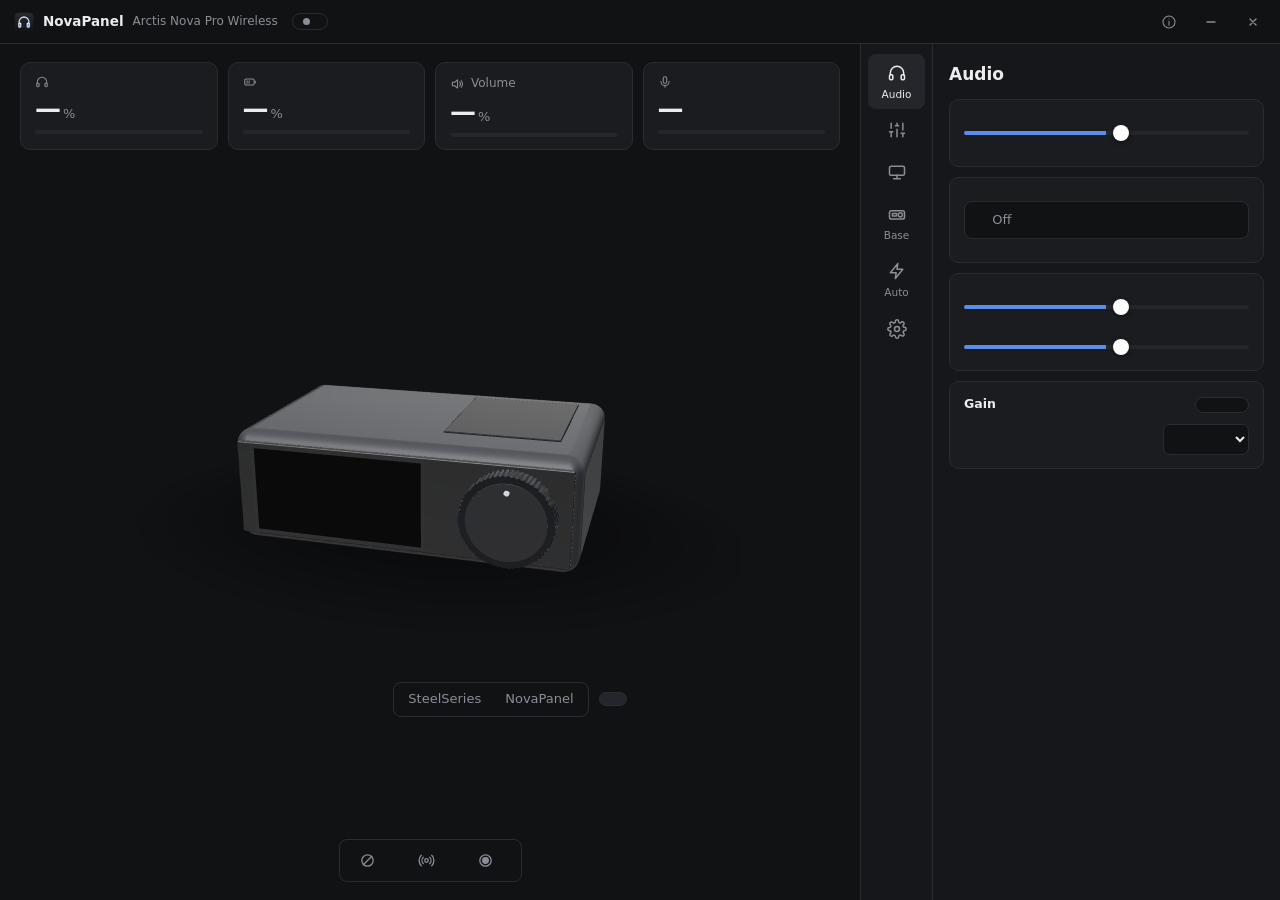
==== commit 8d8bddd4: "feat: add About dialog with credits and support links" ====
--- a/novapanel/ui/index.html
+++ b/novapanel/ui/index.html
@@ -12,6 +12,7 @@
   <div class="brand"><img src="../assets/icon.png" alt="">NovaPanel<span class="sub">Arctis Nova Pro Wireless</span></div>
   <div id="conn" class="chip"><span class="dot"></span><span class="label" data-i18n="connecting"></span></div>
   <div class="winbtns">
+    <button id="btn-about" data-i18n-title="about"><svg viewBox="0 0 24 24"><circle cx="12" cy="12" r="9"/><path d="M12 11v6M12 7.5v.01"/></svg><i class="dot" hidden></i></button>
     <button id="btn-min" data-i18n-title="min"><svg viewBox="0 0 12 12"><path d="M2 6h8"/></svg></button>
     <button id="btn-close" data-i18n-title="close"><svg viewBox="0 0 12 12"><path d="M3 3l6 6M9 3l-6 6"/></svg></button>
   </div>
@@ -210,17 +211,28 @@
           <p class="note" id="gg-status">—</p>
           <button class="wide" id="gg-toggle">—</button>
         </div>
-        <div class="card about">
-          <div><b>NovaPanel</b> <span class="muted" id="version"></span></div>
-          <a id="update" class="update" hidden></a>
-          <div class="note" data-i18n="credits"></div>
-          <div class="note" id="fw"></div>
-          <div class="row"><a href="https://github.com/thibautgnt/NovaPanel">GitHub</a><a href="https://github.com/sponsors/thibautgnt" data-i18n="sponsor"></a></div>
-        </div>
       </div>
     </div>
   </aside>
 </main>
+<div id="about" hidden>
+  <div class="about-box" role="dialog" aria-modal="true" aria-labelledby="about-title">
+    <button class="about-x" id="about-close" data-i18n-title="close_about"><svg viewBox="0 0 12 12"><path d="M3 3l6 6M9 3l-6 6"/></svg></button>
+    <img src="../assets/icon.png" alt="">
+    <h3 id="about-title">NovaPanel <span class="muted" id="version"></span></h3>
+    <p class="muted" data-i18n="tagline"></p>
+    <a id="update" class="update" hidden></a>
+    <p data-i18n="made_by"></p>
+    <div class="about-links">
+      <a href="https://github.com/sponsors/thibautgnt" class="sponsor" data-i18n="sponsor"></a>
+      <a href="https://github.com/thibautgnt/NovaPanel">GitHub</a>
+      <a href="https://github.com/thibautgnt/NovaPanel/issues/new/choose" data-i18n="report_bug"></a>
+    </div>
+    <p class="note" data-i18n="credits"></p>
+    <p class="note" id="fw"></p>
+    <p class="note" data-i18n="license_note"></p>
+  </div>
+</div>
 <div id="toast"></div>
 <script type="module" src="main.js"></script>
 </body>
--- a/novapanel/ui/style.css
+++ b/novapanel/ui/style.css
@@ -151,9 +151,25 @@
 .rule .del:hover { color: var(--danger); }
 #rule-app, #rule-eq { width: 0; flex: 1; }
 
-.about { font-size: 12px; }
-.about a { color: var(--accent); text-decoration: none; }
-.about a.update { display: block; padding: 8px 10px; border-radius: 7px; background: var(--accent-soft); font-weight: 600; }
+#btn-about { position: relative; }
+#btn-about svg { width: 16px; height: 16px; stroke-width: 1.6; }
+#btn-about .dot { position: absolute; top: 7px; right: 12px; width: 7px; height: 7px; border-radius: 50%; background: var(--accent); }
+#about { position: fixed; inset: 0; z-index: 10; display: grid; place-items: center; background: rgba(0, 0, 0, .55); }
+.about-box { position: relative; width: 360px; padding: 26px 26px 20px; border-radius: 14px; background: var(--panel); border: 1px solid var(--line);
+  box-shadow: 0 24px 60px rgba(0, 0, 0, .5); text-align: center; display: flex; flex-direction: column; align-items: center; gap: 8px; }
+.about-box img { width: 64px; height: 64px; }
+.about-box h3 { margin: 4px 0 0; font-size: 18px; font-weight: 600; }
+.about-box h3 .muted { font-weight: 400; font-size: 14px; }
+.about-box p { margin: 0; }
+.about-box a { color: var(--accent); text-decoration: none; }
+.about-box a.update { display: block; width: 100%; padding: 8px 10px; border-radius: 7px; background: var(--accent-soft); font-weight: 600; }
+.about-links { display: flex; gap: 8px; flex-wrap: wrap; justify-content: center; margin: 6px 0; }
+.about-links a { padding: 6px 12px; border-radius: 7px; border: 1px solid var(--line); color: var(--text); }
+.about-links a:hover { background: var(--panel-hi); }
+.about-links a.sponsor { border-color: rgba(219, 97, 162, .5); color: #f08cc0; }
+.about-x { position: absolute; top: 10px; right: 10px; width: 28px; height: 28px; border: 0; border-radius: 6px; background: none; color: var(--muted); display: grid; place-items: center; }
+.about-x:hover { background: var(--panel-hi); color: var(--text); }
+.about-x svg { width: 11px; height: 11px; stroke-width: 1.5; }
 
 #toast { position: fixed; left: 50%; bottom: 20px; transform: translate(-50%, 12px); opacity: 0; pointer-events: none;
   background: var(--panel-hi); border: 1px solid var(--line); padding: 8px 14px; border-radius: 8px; transition: opacity .2s, transform .2s; box-shadow: 0 8px 24px rgba(0, 0, 0, .4); }
